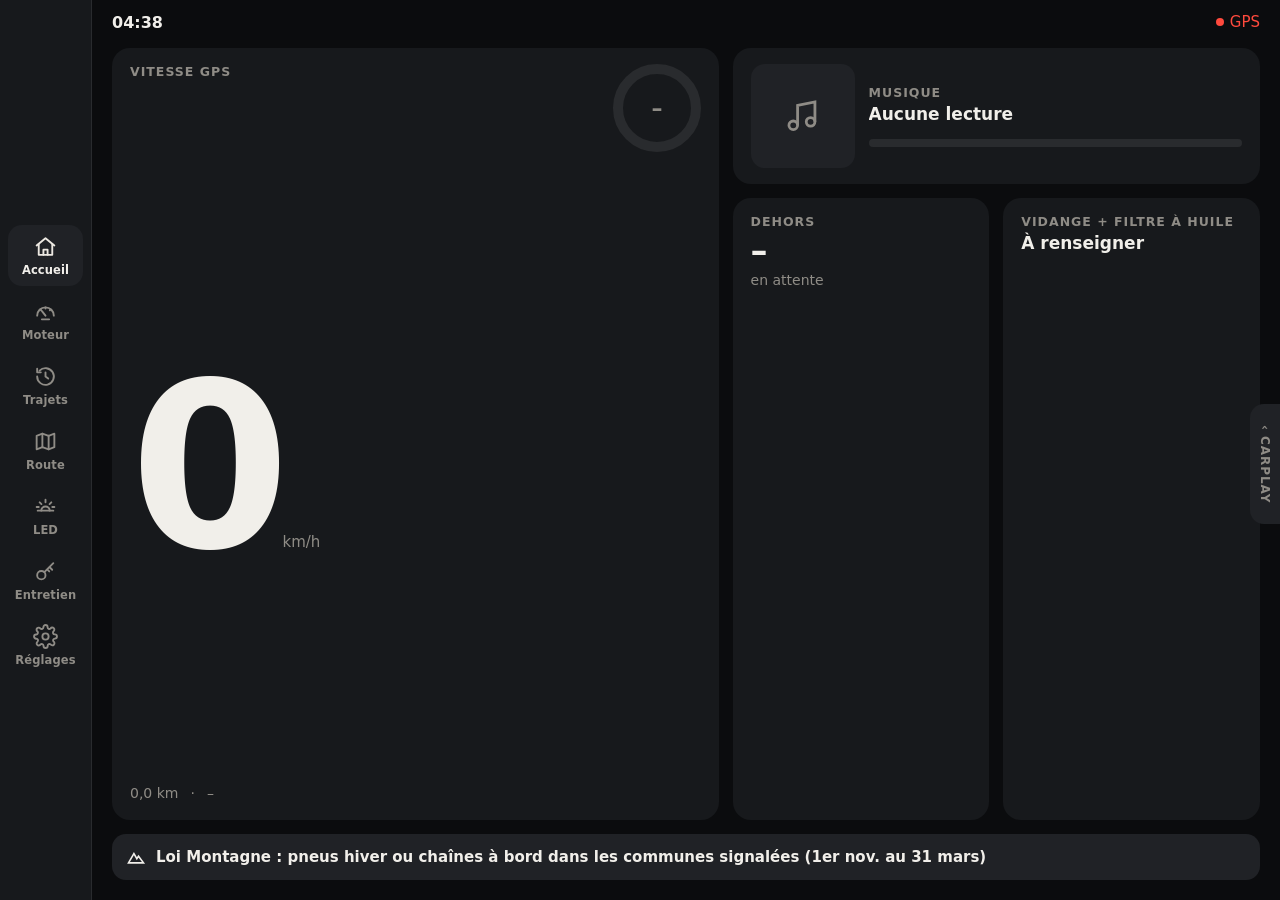
==== app/web/index.html @ d9b4aec4 "Add the Dash 955 Android app and web version, Ronaldo theme The site's download button now serves a " ====
<!doctype html>
<html lang="fr">
<head>
<meta charset="utf-8">
<meta name="viewport" content="width=device-width, initial-scale=1, viewport-fit=cover, user-scalable=no">
<meta name="theme-color" content="#0b0c0e">
<meta name="apple-mobile-web-app-capable" content="yes">
<meta name="mobile-web-app-capable" content="yes">
<meta name="apple-mobile-web-app-status-bar-style" content="black-translucent">
<meta name="apple-mobile-web-app-title" content="Dash 955">
<title>Dash 955</title>
<link rel="manifest" href="manifest.webmanifest">
<link rel="icon" href="img/icon-192.png">
<link rel="apple-touch-icon" href="img/icon-192.png">
<link rel="stylesheet" href="app.css">
</head>
<body>
<div class="app" id="app">
  <nav class="dock" id="dock" aria-label="Navigation"></nav>
  <div class="main">
    <header class="status" id="status"></header>
    <main class="view" id="view" tabindex="-1"></main>
  </div>
</div>
<div class="sheet" id="sheet" hidden>
  <div class="sheet__scrim" data-close></div>
  <section class="sheet__card" role="dialog" aria-modal="true" aria-labelledby="sheet-title">
    <header class="sheet__head"><h2 id="sheet-title"></h2><button class="icon-btn" data-close aria-label="Fermer">✕</button></header>
    <div class="sheet__body" id="sheet-body"></div>
  </section>
</div>
<div class="toast" id="toast" role="status" aria-live="polite"></div>
<script src="app.js"></script>
</body>
</html>
---- app/web/app.css ----
/* Dash 955 · interface de l'appli (autoradio, boîtier CarPlay Android, téléphone) */
:root {
  --bg: #0b0c0e; --fg: #f1efea; --soft: #8f8c86; --card: #17191c; --card2: #202226;
  --acc: #ece8e1; --acc-ink: #0b0c0e; --line: rgba(255,255,255,0.08);
  --ok: #3ccf6e; --warn: #ffb347; --bad: #ff4a3d; --cold: #6cb8ff; --cr: #e4002b; --crg: #00843d;
  --dock: 92px; --st: 44px; --r: 18px;
  --font: Inter, Roboto, "Segoe UI", system-ui, -apple-system, sans-serif;
  color-scheme: dark;
}
* { box-sizing: border-box; }
html, body { margin: 0; height: 100%; background: var(--bg); color: var(--fg); font-family: var(--font); overflow: hidden;
  -webkit-tap-highlight-color: transparent; -webkit-user-select: none; user-select: none; font-variant-numeric: tabular-nums; }
button, input, select { font: inherit; color: inherit; }
button { cursor: pointer; }
:focus-visible { outline: 2px solid var(--acc); outline-offset: 2px; }
svg { display: block; }
[hidden] { display: none !important; }

.app { display: grid; grid-template-columns: var(--dock) minmax(0, 1fr); height: 100vh; height: 100dvh; transition: background-color .3s; }
.main { display: flex; flex-direction: column; min-width: 0; min-height: 0; }

/* dock */
.dock { display: flex; flex-direction: column; justify-content: center; gap: 4px; padding: 10px 8px;
  background: var(--card); border-right: 1px solid var(--line); }
.dock button { display: flex; flex-direction: column; align-items: center; gap: 4px; border: 0; background: transparent;
  color: var(--soft); padding: 9px 2px; border-radius: 14px; font-size: 11.5px; font-weight: 600; letter-spacing: .01em;
  transition: background-color .15s, color .15s; }
.dock button svg { width: 25px; height: 25px; fill: none; stroke: currentColor; stroke-width: 1.8; stroke-linecap: round; stroke-linejoin: round; }
.dock button[aria-current="page"] { background: var(--card2); color: var(--fg); }
.dock button[aria-current="page"] svg { stroke: var(--acc); }

/* status bar */
.status { height: var(--st); flex: none; display: flex; align-items: center; justify-content: space-between; padding: 0 20px;
  font-size: 15px; color: var(--soft); font-weight: 500; }
.status b { color: var(--fg); font-weight: 650; font-size: 16px; }
.status .grp { display: flex; align-items: center; gap: 14px; }
.ind { display: inline-flex; align-items: center; gap: 6px; }
.ind i { width: 8px; height: 8px; border-radius: 50%; background: var(--line); display: inline-block; }
.ind.on i { background: var(--ok); }
.ind.wait i { background: var(--warn); }
.ind.bad i { background: var(--bad); }
.demo-badge { border: 1px solid var(--line); border-radius: 99px; padding: 2px 9px; font-size: 12px; letter-spacing: .06em; color: var(--warn); }

.view { flex: 1; min-height: 0; overflow-y: auto; overflow-x: hidden; padding: 4px 20px 20px; -webkit-overflow-scrolling: touch; }
.view:focus { outline: none; }

/* shared blocks */
.card { background: var(--card); border-radius: var(--r); padding: 16px 18px; position: relative; min-width: 0; }
.card h3 { margin: 0 0 10px; font-size: 13px; letter-spacing: .08em; text-transform: uppercase; color: var(--soft); font-weight: 700; }
.k { font-size: 12.5px; letter-spacing: .08em; text-transform: uppercase; color: var(--soft); font-weight: 700; }
.s { font-size: 14px; color: var(--soft); line-height: 1.4; }
.t { font-size: 17px; font-weight: 650; line-height: 1.25; }
.n { font-size: 34px; font-weight: 650; letter-spacing: -0.03em; line-height: 1; }
.u { font-size: 15px; color: var(--soft); font-weight: 500; letter-spacing: 0; }
.acc { color: var(--acc); }
.bad { color: var(--bad) !important; }
.warn { color: var(--warn); }
.cold { color: var(--cold); }
.row { display: flex; align-items: center; gap: 12px; }
.col { display: flex; flex-direction: column; gap: 8px; }
.between { justify-content: space-between; }
.fill { flex: 1; min-width: 0; }
.ell { overflow: hidden; text-overflow: ellipsis; white-space: nowrap; }
.grid { display: grid; gap: 14px; }
.page-title { margin: 6px 0 14px; font-size: 26px; font-weight: 700; letter-spacing: -0.02em; }
.hint { font-size: 14px; color: var(--soft); line-height: 1.45; margin: 0; }

.btn { display: inline-flex; align-items: center; justify-content: center; gap: 8px; min-height: 48px; padding: 0 18px; border-radius: 14px;
  border: 0; background: var(--card2); color: var(--fg); font-weight: 650; font-size: 15.5px; white-space: nowrap; }
.btn.primary { background: var(--acc); color: var(--acc-ink); }
.btn.danger { background: rgba(255,74,61,.14); color: var(--bad); }
.btn.small { min-height: 38px; padding: 0 13px; font-size: 14px; border-radius: 11px; }
.btn:active { transform: scale(.98); }
.btn[disabled] { opacity: .45; }
.btns { display: flex; flex-wrap: wrap; gap: 10px; }
.icon-btn { width: 44px; height: 44px; border-radius: 50%; border: 0; background: var(--card2); display: grid; place-items: center; font-size: 18px; flex: none; }
.icon-btn svg { width: 22px; height: 22px; fill: none; stroke: currentColor; stroke-width: 2; stroke-linecap: round; stroke-linejoin: round; }
.pill { display: inline-flex; align-items: center; height: 26px; padding: 0 10px; border-radius: 99px; font-size: 12.5px; font-weight: 700; background: var(--card2); color: var(--soft); }
.pill.on { background: var(--acc); color: var(--acc-ink); }
.pill.ok { background: rgba(60,207,110,.16); color: var(--ok); }
.pill.bad { background: rgba(255,74,61,.16); color: var(--bad); }
.pill.warn { background: rgba(255,179,71,.16); color: var(--warn); }

.list { display: flex; flex-direction: column; }
.li { display: flex; align-items: center; gap: 14px; padding: 12px 0; border-bottom: 1px solid var(--line); min-height: 56px; }
.li:last-child { border-bottom: 0; }
button.li { width: 100%; text-align: left; border: 0; border-bottom: 1px solid var(--line); background: transparent; }
.ic { width: 42px; height: 42px; border-radius: 12px; background: var(--card2); display: grid; place-items: center; flex: none; color: var(--fg); }
.ic svg { width: 21px; height: 21px; fill: none; stroke: currentColor; stroke-width: 1.8; stroke-linecap: round; stroke-linejoin: round; }
.ic.hot { background: var(--acc); color: var(--acc-ink); }
.ic.badbg { background: rgba(255,74,61,.18); color: var(--bad); }

.bar-t { height: 8px; border-radius: 99px; background: var(--line); overflow: hidden; }
.bar-t i { display: block; height: 100%; background: var(--acc); border-radius: inherit; transform-origin: 0 50%; transform: scaleX(0); transition: transform .2s linear; }

.field { display: grid; gap: 6px; }
.field label { font-size: 13.5px; color: var(--soft); font-weight: 600; }
.input, select.input { width: 100%; min-height: 50px; padding: 0 14px; border-radius: 13px; border: 1px solid var(--line); background: var(--card2); color: var(--fg); font-size: 16px; -webkit-user-select: text; user-select: text; }
select.input { appearance: none; -webkit-appearance: none; background-image: linear-gradient(45deg, transparent 50%, var(--soft) 50%), linear-gradient(135deg, var(--soft) 50%, transparent 50%); background-position: calc(100% - 20px) 21px, calc(100% - 14px) 21px; background-size: 6px 6px; background-repeat: no-repeat; padding-right: 36px; }
textarea.input { min-height: 120px; padding: 12px 14px; font-family: ui-monospace, monospace; font-size: 13px; }
.switch { position: relative; width: 54px; height: 32px; flex: none; }
.switch input { position: absolute; inset: 0; opacity: 0; margin: 0; cursor: pointer; }
.switch span { position: absolute; inset: 0; border-radius: 99px; background: var(--card2); border: 1px solid var(--line); transition: background-color .15s; pointer-events: none; }
.switch span::after { content: ""; position: absolute; left: 3px; top: 3px; width: 24px; height: 24px; border-radius: 50%; background: var(--soft); transition: transform .18s, background-color .15s; }
.switch input:checked + span { background: var(--acc); }
.switch input:checked + span::after { transform: translateX(22px); background: var(--acc-ink); }
input[type=range] { width: 100%; accent-color: var(--acc); height: 32px; }

/* speed limit sign, cover, gauges */
.sign { width: 88px; aspect-ratio: 1; border-radius: 50%; background: #fff; border: 10px solid #d8261d; color: #121212; display: grid; place-items: center;
  font-weight: 800; font-size: 32px; letter-spacing: -0.04em; flex: none; }
.sign.none { background: transparent; border-color: var(--line); color: var(--soft); font-size: 22px; }
.cover { aspect-ratio: 1; border-radius: 14px; flex: none; background: var(--card2) center/cover no-repeat; display: grid; place-items: center; color: var(--soft); }
.cover svg { width: 40%; height: 40%; fill: none; stroke: currentColor; stroke-width: 1.6; }
.big { font-weight: 650; letter-spacing: -0.055em; line-height: .86; font-size: clamp(72px, min(27vh, 21vw), 230px); }
.over { color: var(--bad); }
.gauge { position: relative; width: 100%; max-width: 260px; aspect-ratio: 1; margin: 0 auto; }
.gauge svg { width: 100%; height: 100%; overflow: visible; }
.gauge .trk { fill: none; stroke: var(--line); stroke-width: 6; stroke-linecap: round; }
.gauge .val { fill: none; stroke: var(--acc); stroke-width: 6; stroke-linecap: round; transition: stroke-dasharray .15s linear; }
.gauge .tick { stroke: var(--soft); stroke-width: 1.2; }
.gauge .ndl { stroke: var(--acc); stroke-width: 2.6; stroke-linecap: round; }
.gauge .mid { position: absolute; inset: 0; display: grid; place-content: center; text-align: center; gap: 4px; }

/* ---------- home ---------- */
.home { height: 100%; display: grid; gap: 14px; position: relative; }
.home .speedcard { display: flex; flex-direction: column; justify-content: space-between; min-height: 0; overflow: hidden; }
.home .alert-line { display: flex; align-items: center; gap: 10px; padding: 11px 14px; border-radius: 14px; background: var(--card2); font-size: 15px; font-weight: 600; min-height: 46px; }
.home .alert-line.hot { background: var(--acc); color: var(--acc-ink); }
.home .alert-line svg { width: 20px; height: 20px; fill: none; stroke: currentColor; stroke-width: 1.9; flex: none; }
.music { display: flex; align-items: center; gap: 14px; min-width: 0; }
.music .cover { width: 92px; }
.music .ctrls { display: flex; gap: 8px; margin-top: 8px; }
.carplay-tab { position: absolute; right: -20px; top: 50%; translate: 0 -50%; width: 30px; height: 120px; border-radius: 14px 0 0 14px; border: 0;
  background: var(--card2); color: var(--soft); display: grid; place-items: center; writing-mode: vertical-rl; font-size: 12px; font-weight: 700; letter-spacing: .08em; }

.home-digital { grid-template-columns: 1.15fr 1fr; grid-template-rows: minmax(0, 1fr) auto; }
.home-digital .speedcard { grid-row: span 1; }
.home-digital .side { display: grid; grid-template-rows: auto 1fr; gap: 14px; min-height: 0; }
.home-digital .infos { display: grid; grid-template-columns: 1fr 1fr; gap: 14px; }
.home-digital .alert-line { grid-column: 1 / -1; }

.home-analog { grid-template-columns: 1fr 1.3fr 1fr; grid-template-rows: minmax(0, 1fr) auto; align-items: center; }
.home-analog .gauge { max-width: min(46vh, 100%); }
.home-analog .alert-line { grid-column: 1 / -1; }

.home-cards { grid-template-columns: repeat(3, minmax(0, 1fr)); grid-template-rows: minmax(0, 1fr) minmax(0, 1fr) auto; }
.home-cards .wide { grid-column: span 2; }
.home-cards .alert-line { grid-column: 1 / -1; }
.home-cards .big { font-size: clamp(60px, min(18vh, 14vw), 150px); }

.home-min { grid-template-rows: minmax(0, 1fr) auto; place-items: center; text-align: center; }
.home-min .big { font-size: clamp(90px, min(38vh, 30vw), 300px); }
.home-min .alert-line { width: 100%; }

.home-cr7 { grid-template-rows: minmax(0, 1fr) auto auto; }
.cr7 { position: relative; display: grid; place-items: center; overflow: hidden; border-radius: var(--r); background: var(--card); }
.cr7::before { content: "7"; position: absolute; font-weight: 800; font-size: min(78vh, 60vw); line-height: .8; color: transparent;
  -webkit-text-stroke: 2px rgba(255,255,255,.07); right: 4%; bottom: -8%; }
.cr7 .tag { position: absolute; left: 18px; top: 14px; font-weight: 800; letter-spacing: .12em; font-size: 14px; }
.cr7 .tag b { color: var(--cr); }
.cr7 .stripe { position: absolute; left: 0; right: 0; bottom: 0; height: 5px; background: linear-gradient(90deg, var(--crg) 0 40%, var(--cr) 40% 100%); }
.cr7 .big { font-size: clamp(90px, min(36vh, 28vw), 280px); position: relative; }
.home-cr7 .strip3 { display: grid; grid-template-columns: auto 1fr auto; gap: 14px; align-items: center; }

/* ---------- OBD ---------- */
.conn { display: flex; align-items: center; gap: 16px; flex-wrap: wrap; }
.conn .state { font-size: 19px; font-weight: 700; }
.mods { display: grid; grid-template-columns: repeat(auto-fill, minmax(290px, 1fr)); gap: 14px; margin-top: 14px; }
.mod { display: flex; flex-direction: column; gap: 10px; min-height: 190px; }
.mod .head { display: flex; align-items: center; gap: 10px; }
.mod .head .ic { width: 34px; height: 34px; border-radius: 50%; background: var(--acc); color: var(--acc-ink); }
.mod .head .ic svg { width: 17px; height: 17px; }
.mod .head h3 { margin: 0; font-size: 15px; letter-spacing: -0.01em; text-transform: none; color: var(--fg); font-weight: 650; line-height: 1.25; }
.segs { display: grid; grid-template-columns: repeat(16, 1fr); gap: 4px; height: 46px; }
.segs i { border-radius: 5px; background: var(--line); transition: background-color 80ms linear; }
.segs i.on { background: var(--acc); }
.segs i.on.hi { background: var(--bad); }
.tri { display: grid; grid-template-columns: repeat(3, 1fr); gap: 8px; }
.tri .gauge .n { font-size: 22px; }
.tri .gauge .u { font-size: 11.5px; }
.gball { width: 130px; aspect-ratio: 1; border-radius: 50%; position: relative; flex: none; border: 1px solid var(--line);
  background: radial-gradient(circle, transparent 32%, var(--line) 32.5%, transparent 33.5%, transparent 65%, var(--line) 65.5%, transparent 66.5%); }
.gball::before, .gball::after { content: ""; position: absolute; background: var(--line); }
.gball::before { left: 50%; top: 0; bottom: 0; width: 1px; }
.gball::after { top: 50%; left: 0; right: 0; height: 1px; }
.gball i { position: absolute; left: 50%; top: 50%; width: 12px; height: 12px; border-radius: 50%; background: var(--acc); translate: -50% -50%; transition: left .12s linear, top .12s linear; }
.codes { display: flex; flex-wrap: wrap; gap: 6px; }
.codes span { font-family: ui-monospace, monospace; font-weight: 700; background: rgba(255,74,61,.14); color: var(--bad); padding: 4px 8px; border-radius: 8px; font-size: 14px; }
.na { font-size: 13.5px; color: var(--soft); line-height: 1.45; border-top: 1px solid var(--line); padding-top: 10px; margin-top: auto; }

/* ---------- trips ---------- */
.trips-wrap { display: grid; grid-template-columns: minmax(260px, 1fr) minmax(0, 1.5fr); gap: 14px; min-height: 100%; }
.plane { position: relative; perspective: 900px; overflow: hidden; border-radius: var(--r); background: var(--card2); aspect-ratio: 4 / 3; }
.plane svg { position: absolute; left: 8%; top: 0; width: 84%; height: 100%; transform: rotateX(56deg) rotateZ(-22deg); transform-origin: 50% 58%; overflow: visible; }
.plane .grid line { stroke: var(--line); stroke-width: .6; }
.plane .seg { fill: none; stroke-width: 3.4; stroke-linecap: round; stroke-linejoin: round; }
.plane .shadow { fill: none; stroke: rgba(0,0,0,.5); stroke-width: 6; stroke-linecap: round; stroke-linejoin: round; transform: translate(2px, 6px); }
.legend { display: flex; gap: 14px; flex-wrap: wrap; }
.legend span { display: inline-flex; align-items: center; gap: 6px; font-size: 13px; color: var(--soft); }
.legend i { width: 18px; height: 4px; border-radius: 2px; display: inline-block; }
.stats { display: grid; grid-template-columns: repeat(auto-fill, minmax(120px, 1fr)); gap: 12px; }
.stats .n { font-size: 26px; }

/* ---------- route ---------- */
.route { display: grid; grid-template-columns: minmax(0, 1fr) minmax(0, 1.2fr); gap: 14px; }
.limit-big { display: flex; align-items: center; justify-content: center; gap: 28px; padding: 22px; }
.limit-big .sign { width: 150px; border-width: 17px; font-size: 56px; }
.limit-big .sign.none { font-size: 34px; }
.limit-big .big { font-size: clamp(70px, 18vh, 150px); }

/* ---------- LED ---------- */
.ledstrip { height: 16px; border-radius: 99px; background: var(--ledc, #fff); opacity: var(--ledi, .8); box-shadow: 0 8px 26px -6px var(--ledc, #fff); transition: background-color .15s, opacity .12s; }
.swatches { display: flex; flex-wrap: wrap; gap: 10px; }
.swatches button { width: 46px; height: 46px; border-radius: 50%; border: 2px solid transparent; background: var(--c); }
.swatches button[aria-pressed="true"] { border-color: var(--fg); box-shadow: 0 0 0 3px var(--bg) inset; }
.modes { display: grid; grid-template-columns: repeat(4, 1fr); gap: 8px; }
.modes button { min-height: 56px; border-radius: 14px; border: 0; background: var(--card2); color: var(--soft); font-weight: 700; font-size: 14px; }
.modes button[aria-pressed="true"] { background: var(--acc); color: var(--acc-ink); }

/* ---------- themes picker ---------- */
.themes { display: grid; grid-template-columns: repeat(auto-fill, minmax(118px, 1fr)); gap: 10px; }
.themes button { border: 2px solid transparent; border-radius: 16px; padding: 10px; text-align: left; background: var(--tb); color: var(--tf); min-height: 84px;
  display: flex; flex-direction: column; justify-content: space-between; font-weight: 700; font-size: 14px; }
.themes button i { display: block; width: 34px; height: 6px; border-radius: 3px; background: var(--ta); }
.themes button[aria-pressed="true"] { border-color: var(--acc); }

/* ---------- sheet + toast ---------- */
.sheet { position: fixed; inset: 0; z-index: 50; display: grid; place-items: center; }
.sheet__scrim { position: absolute; inset: 0; background: rgba(0,0,0,.6); }
.sheet__card { position: relative; width: min(620px, calc(100vw - 24px)); max-height: calc(100dvh - 24px); display: flex; flex-direction: column;
  background: var(--card); border-radius: 22px; box-shadow: 0 24px 60px -12px rgba(0,0,0,.6); overflow: hidden; }
.sheet__head { display: flex; align-items: center; justify-content: space-between; gap: 12px; padding: 14px 16px 6px 20px; }
.sheet__head h2 { margin: 0; font-size: 20px; letter-spacing: -0.01em; }
.sheet__body { padding: 6px 20px 20px; overflow-y: auto; display: grid; gap: 12px; }
.toast { position: fixed; left: 50%; bottom: 24px; translate: -50% 0; z-index: 60; background: var(--fg); color: var(--bg); font-weight: 650; font-size: 15px;
  padding: 12px 18px; border-radius: 14px; opacity: 0; pointer-events: none; transition: opacity .2s; max-width: calc(100vw - 32px); text-align: center; }
.toast.show { opacity: 1; }

/* ---------- portrait (phone) ---------- */
@media (orientation: portrait) {
  .app { grid-template-columns: minmax(0, 1fr); grid-template-rows: minmax(0, 1fr) auto; }
  .main { order: 1; }
  .dock { order: 2; flex-direction: row; justify-content: space-around; border-right: 0; border-top: 1px solid var(--line);
    padding: 6px 4px max(6px, env(safe-area-inset-bottom)); gap: 0; }
  .dock button { flex: 1; font-size: 10px; padding: 6px 0; gap: 3px; }
  .dock button svg { width: 22px; height: 22px; }
  .status { padding: env(safe-area-inset-top) 16px 0; height: calc(var(--st) + env(safe-area-inset-top)); }
  .view { padding: 4px 14px 16px; }
  .home { grid-template-columns: minmax(0, 1fr) !important; grid-template-rows: none !important; height: auto; min-height: 100%; align-content: start; }
  .home > * { grid-column: auto !important; }
  .home .speedcard { min-height: 36vh; }
  .home-digital .side, .home-digital .infos { grid-template-columns: 1fr 1fr; }
  .home-digital .side { grid-template-columns: 1fr; }
  .home-analog .gauge { max-width: 78vw; }
  .home-cards .big { font-size: 26vw; }
  .home-min { min-height: 100%; }
  .cr7 { min-height: 48vh; }
  .home-cr7 .strip3 { grid-template-columns: auto 1fr; }
  .home-cr7 .strip3 .music { grid-column: 1 / -1; order: 3; }
  .home-cr7 .strip3 > .col { align-items: flex-start !important; }
  .carplay-tab { right: -14px; }
  .trips-wrap, .route { grid-template-columns: minmax(0, 1fr); }
  .mods { grid-template-columns: minmax(0, 1fr); }
  .modes { grid-template-columns: repeat(2, 1fr); }
  .limit-big .sign { width: 120px; border-width: 14px; font-size: 44px; }
}
@media (max-height: 520px) and (orientation: landscape) {
  :root { --st: 36px; --dock: 80px; }
  .dock button { padding: 6px 2px; font-size: 10.5px; }
  .dock button svg { width: 22px; height: 22px; }
  .music .cover { width: 70px; }
  .sign { width: 70px; border-width: 8px; font-size: 26px; }
}
@media (prefers-reduced-motion: reduce) {
  * { transition: none !important; animation: none !important; }
}
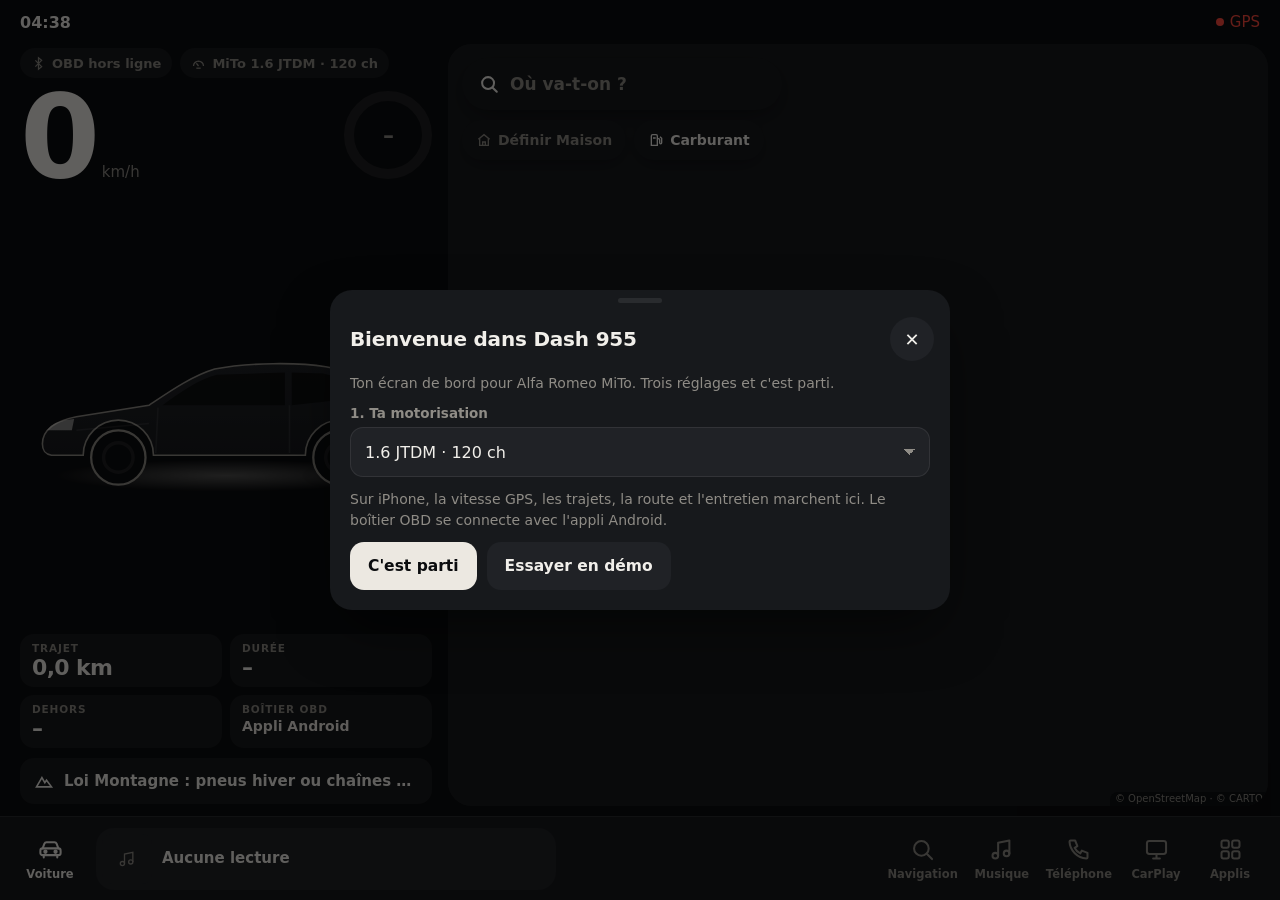
==== commit dd804794: "Dash 955 1.2: dashboard layout, ZLink by default, auto start and reconnect - New layout: the MiTo on" ====
--- a/app/web/index.html
+++ b/app/web/index.html
@@ -12,16 +12,33 @@
 <link rel="manifest" href="manifest.webmanifest">
 <link rel="icon" href="img/icon-192.png">
 <link rel="apple-touch-icon" href="img/icon-192.png">
+<link rel="stylesheet" href="vendor/leaflet/leaflet.css">
 <link rel="stylesheet" href="app.css">
 </head>
 <body>
-<div class="app" id="app">
-  <nav class="dock" id="dock" aria-label="Navigation"></nav>
-  <div class="main">
-    <header class="status" id="status"></header>
+<div class="shell" id="shell">
+  <header class="status" id="status"></header>
+  <section class="carpane" id="carpane" aria-label="Ta MiTo"></section>
+  <section class="mappane" aria-label="Carte">
+    <div id="map"></div>
+    <div class="map-top">
+      <button class="search-pill" data-act="navSearch"><svg viewBox="0 0 24 24" aria-hidden="true"><circle cx="11" cy="11" r="6.5"/><path d="M16 16l4.5 4.5"/></svg><span>Où va-t-on ?</span></button>
+      <div class="quick" id="quick"></div>
+    </div>
+    <button class="fab" id="recenter" data-act="recenter" hidden aria-label="Recentrer la carte"><svg viewBox="0 0 24 24" aria-hidden="true"><circle cx="12" cy="12" r="3.5"/><circle cx="12" cy="12" r="7.5"/><path d="M12 2.5v2M12 19.5v2M2.5 12h2M19.5 12h2"/></svg></button>
+    <div class="dest" id="dest" hidden></div>
+  </section>
+  <nav class="bar" id="bar" aria-label="Menu"></nav>
+</div>
+
+<div class="panel" id="panel" hidden>
+  <section class="panel__card" role="dialog" aria-labelledby="panel-title">
+    <header class="panel__head"><h2 id="panel-title"></h2><button class="icon-btn" data-panel="home" aria-label="Fermer">✕</button></header>
+    <nav class="panel__nav" id="panel-nav"></nav>
     <main class="view" id="view" tabindex="-1"></main>
-  </div>
+  </section>
 </div>
+
 <div class="sheet" id="sheet" hidden>
   <div class="sheet__scrim" data-close></div>
   <section class="sheet__card" role="dialog" aria-modal="true" aria-labelledby="sheet-title">
@@ -30,6 +47,7 @@
   </section>
 </div>
 <div class="toast" id="toast" role="status" aria-live="polite"></div>
+<script src="vendor/leaflet/leaflet.js"></script>
 <script src="app.js"></script>
 </body>
 </html>
--- a/app/web/vendor/leaflet/leaflet.css
+++ b/app/web/vendor/leaflet/leaflet.css
@@ -0,0 +1,661 @@
+/* required styles */
+
+.leaflet-pane,
+.leaflet-tile,
+.leaflet-marker-icon,
+.leaflet-marker-shadow,
+.leaflet-tile-container,
+.leaflet-pane > svg,
+.leaflet-pane > canvas,
+.leaflet-zoom-box,
+.leaflet-image-layer,
+.leaflet-layer {
+	position: absolute;
+	left: 0;
+	top: 0;
+	}
+.leaflet-container {
+	overflow: hidden;
+	}
+.leaflet-tile,
+.leaflet-marker-icon,
+.leaflet-marker-shadow {
+	-webkit-user-select: none;
+	   -moz-user-select: none;
+	        user-select: none;
+	  -webkit-user-drag: none;
+	}
+/* Prevents IE11 from highlighting tiles in blue */
+.leaflet-tile::selection {
+	background: transparent;
+}
+/* Safari renders non-retina tile on retina better with this, but Chrome is worse */
+.leaflet-safari .leaflet-tile {
+	image-rendering: -webkit-optimize-contrast;
+	}
+/* hack that prevents hw layers "stretching" when loading new tiles */
+.leaflet-safari .leaflet-tile-container {
+	width: 1600px;
+	height: 1600px;
+	-webkit-transform-origin: 0 0;
+	}
+.leaflet-marker-icon,
+.leaflet-marker-shadow {
+	display: block;
+	}
+/* .leaflet-container svg: reset svg max-width decleration shipped in Joomla! (joomla.org) 3.x */
+/* .leaflet-container img: map is broken in FF if you have max-width: 100% on tiles */
+.leaflet-container .leaflet-overlay-pane svg {
+	max-width: none !important;
+	max-height: none !important;
+	}
+.leaflet-container .leaflet-marker-pane img,
+.leaflet-container .leaflet-shadow-pane img,
+.leaflet-container .leaflet-tile-pane img,
+.leaflet-container img.leaflet-image-layer,
+.leaflet-container .leaflet-tile {
+	max-width: none !important;
+	max-height: none !important;
+	width: auto;
+	padding: 0;
+	}
+
+.leaflet-container img.leaflet-tile {
+	/* See: https://bugs.chromium.org/p/chromium/issues/detail?id=600120 */
+	mix-blend-mode: plus-lighter;
+}
+
+.leaflet-container.leaflet-touch-zoom {
+	-ms-touch-action: pan-x pan-y;
+	touch-action: pan-x pan-y;
+	}
+.leaflet-container.leaflet-touch-drag {
+	-ms-touch-action: pinch-zoom;
+	/* Fallback for FF which doesn't support pinch-zoom */
+	touch-action: none;
+	touch-action: pinch-zoom;
+}
+.leaflet-container.leaflet-touch-drag.leaflet-touch-zoom {
+	-ms-touch-action: none;
+	touch-action: none;
+}
+.leaflet-container {
+	-webkit-tap-highlight-color: transparent;
+}
+.leaflet-container a {
+	-webkit-tap-highlight-color: rgba(51, 181, 229, 0.4);
+}
+.leaflet-tile {
+	filter: inherit;
+	visibility: hidden;
+	}
+.leaflet-tile-loaded {
+	visibility: inherit;
+	}
+.leaflet-zoom-box {
+	width: 0;
+	height: 0;
+	-moz-box-sizing: border-box;
+	     box-sizing: border-box;
+	z-index: 800;
+	}
+/* workaround for https://bugzilla.mozilla.org/show_bug.cgi?id=888319 */
+.leaflet-overlay-pane svg {
+	-moz-user-select: none;
+	}
+
+.leaflet-pane         { z-index: 400; }
+
+.leaflet-tile-pane    { z-index: 200; }
+.leaflet-overlay-pane { z-index: 400; }
+.leaflet-shadow-pane  { z-index: 500; }
+.leaflet-marker-pane  { z-index: 600; }
+.leaflet-tooltip-pane   { z-index: 650; }
+.leaflet-popup-pane   { z-index: 700; }
+
+.leaflet-map-pane canvas { z-index: 100; }
+.leaflet-map-pane svg    { z-index: 200; }
+
+.leaflet-vml-shape {
+	width: 1px;
+	height: 1px;
+	}
+.lvml {
+	behavior: url(#default#VML);
+	display: inline-block;
+	position: absolute;
+	}
+
+
+/* control positioning */
+
+.leaflet-control {
+	position: relative;
+	z-index: 800;
+	pointer-events: visiblePainted; /* IE 9-10 doesn't have auto */
+	pointer-events: auto;
+	}
+.leaflet-top,
+.leaflet-bottom {
+	position: absolute;
+	z-index: 1000;
+	pointer-events: none;
+	}
+.leaflet-top {
+	top: 0;
+	}
+.leaflet-right {
+	right: 0;
+	}
+.leaflet-bottom {
+	bottom: 0;
+	}
+.leaflet-left {
+	left: 0;
+	}
+.leaflet-control {
+	float: left;
+	clear: both;
+	}
+.leaflet-right .leaflet-control {
+	float: right;
+	}
+.leaflet-top .leaflet-control {
+	margin-top: 10px;
+	}
+.leaflet-bottom .leaflet-control {
+	margin-bottom: 10px;
+	}
+.leaflet-left .leaflet-control {
+	margin-left: 10px;
+	}
+.leaflet-right .leaflet-control {
+	margin-right: 10px;
+	}
+
+
+/* zoom and fade animations */
+
+.leaflet-fade-anim .leaflet-popup {
+	opacity: 0;
+	-webkit-transition: opacity 0.2s linear;
+	   -moz-transition: opacity 0.2s linear;
+	        transition: opacity 0.2s linear;
+	}
+.leaflet-fade-anim .leaflet-map-pane .leaflet-popup {
+	opacity: 1;
+	}
+.leaflet-zoom-animated {
+	-webkit-transform-origin: 0 0;
+	    -ms-transform-origin: 0 0;
+	        transform-origin: 0 0;
+	}
+svg.leaflet-zoom-animated {
+	will-change: transform;
+}
+
+.leaflet-zoom-anim .leaflet-zoom-animated {
+	-webkit-transition: -webkit-transform 0.25s cubic-bezier(0,0,0.25,1);
+	   -moz-transition:    -moz-transform 0.25s cubic-bezier(0,0,0.25,1);
+	        transition:         transform 0.25s cubic-bezier(0,0,0.25,1);
+	}
+.leaflet-zoom-anim .leaflet-tile,
+.leaflet-pan-anim .leaflet-tile {
+	-webkit-transition: none;
+	   -moz-transition: none;
+	        transition: none;
+	}
+
+.leaflet-zoom-anim .leaflet-zoom-hide {
+	visibility: hidden;
+	}
+
+
+/* cursors */
+
+.leaflet-interactive {
+	cursor: pointer;
+	}
+.leaflet-grab {
+	cursor: -webkit-grab;
+	cursor:    -moz-grab;
+	cursor:         grab;
+	}
+.leaflet-crosshair,
+.leaflet-crosshair .leaflet-interactive {
+	cursor: crosshair;
+	}
+.leaflet-popup-pane,
+.leaflet-control {
+	cursor: auto;
+	}
+.leaflet-dragging .leaflet-grab,
+.leaflet-dragging .leaflet-grab .leaflet-interactive,
+.leaflet-dragging .leaflet-marker-draggable {
+	cursor: move;
+	cursor: -webkit-grabbing;
+	cursor:    -moz-grabbing;
+	cursor:         grabbing;
+	}
+
+/* marker & overlays interactivity */
+.leaflet-marker-icon,
+.leaflet-marker-shadow,
+.leaflet-image-layer,
+.leaflet-pane > svg path,
+.leaflet-tile-container {
+	pointer-events: none;
+	}
+
+.leaflet-marker-icon.leaflet-interactive,
+.leaflet-image-layer.leaflet-interactive,
+.leaflet-pane > svg path.leaflet-interactive,
+svg.leaflet-image-layer.leaflet-interactive path {
+	pointer-events: visiblePainted; /* IE 9-10 doesn't have auto */
+	pointer-events: auto;
+	}
+
+/* visual tweaks */
+
+.leaflet-container {
+	background: #ddd;
+	outline-offset: 1px;
+	}
+.leaflet-container a {
+	color: #0078A8;
+	}
+.leaflet-zoom-box {
+	border: 2px dotted #38f;
+	background: rgba(255,255,255,0.5);
+	}
+
+
+/* general typography */
+.leaflet-container {
+	font-family: "Helvetica Neue", Arial, Helvetica, sans-serif;
+	font-size: 12px;
+	font-size: 0.75rem;
+	line-height: 1.5;
+	}
+
+
+/* general toolbar styles */
+
+.leaflet-bar {
+	box-shadow: 0 1px 5px rgba(0,0,0,0.65);
+	border-radius: 4px;
+	}
+.leaflet-bar a {
+	background-color: #fff;
+	border-bottom: 1px solid #ccc;
+	width: 26px;
+	height: 26px;
+	line-height: 26px;
+	display: block;
+	text-align: center;
+	text-decoration: none;
+	color: black;
+	}
+.leaflet-bar a,
+.leaflet-control-layers-toggle {
+	background-position: 50% 50%;
+	background-repeat: no-repeat;
+	display: block;
+	}
+.leaflet-bar a:hover,
+.leaflet-bar a:focus {
+	background-color: #f4f4f4;
+	}
+.leaflet-bar a:first-child {
+	border-top-left-radius: 4px;
+	border-top-right-radius: 4px;
+	}
+.leaflet-bar a:last-child {
+	border-bottom-left-radius: 4px;
+	border-bottom-right-radius: 4px;
+	border-bottom: none;
+	}
+.leaflet-bar a.leaflet-disabled {
+	cursor: default;
+	background-color: #f4f4f4;
+	color: #bbb;
+	}
+
+.leaflet-touch .leaflet-bar a {
+	width: 30px;
+	height: 30px;
+	line-height: 30px;
+	}
+.leaflet-touch .leaflet-bar a:first-child {
+	border-top-left-radius: 2px;
+	border-top-right-radius: 2px;
+	}
+.leaflet-touch .leaflet-bar a:last-child {
+	border-bottom-left-radius: 2px;
+	border-bottom-right-radius: 2px;
+	}
+
+/* zoom control */
+
+.leaflet-control-zoom-in,
+.leaflet-control-zoom-out {
+	font: bold 18px 'Lucida Console', Monaco, monospace;
+	text-indent: 1px;
+	}
+
+.leaflet-touch .leaflet-control-zoom-in, .leaflet-touch .leaflet-control-zoom-out  {
+	font-size: 22px;
+	}
+
+
+/* layers control */
+
+.leaflet-control-layers {
+	box-shadow: 0 1px 5px rgba(0,0,0,0.4);
+	background: #fff;
+	border-radius: 5px;
+	}
+.leaflet-control-layers-toggle {
+	background-image: url(images/layers.png);
+	width: 36px;
+	height: 36px;
+	}
+.leaflet-retina .leaflet-control-layers-toggle {
+	background-image: url(images/layers-2x.png);
+	background-size: 26px 26px;
+	}
+.leaflet-touch .leaflet-control-layers-toggle {
+	width: 44px;
+	height: 44px;
+	}
+.leaflet-control-layers .leaflet-control-layers-list,
+.leaflet-control-layers-expanded .leaflet-control-layers-toggle {
+	display: none;
+	}
+.leaflet-control-layers-expanded .leaflet-control-layers-list {
+	display: block;
+	position: relative;
+	}
+.leaflet-control-layers-expanded {
+	padding: 6px 10px 6px 6px;
+	color: #333;
+	background: #fff;
+	}
+.leaflet-control-layers-scrollbar {
+	overflow-y: scroll;
+	overflow-x: hidden;
+	padding-right: 5px;
+	}
+.leaflet-control-layers-selector {
+	margin-top: 2px;
+	position: relative;
+	top: 1px;
+	}
+.leaflet-control-layers label {
+	display: block;
+	font-size: 13px;
+	font-size: 1.08333em;
+	}
+.leaflet-control-layers-separator {
+	height: 0;
+	border-top: 1px solid #ddd;
+	margin: 5px -10px 5px -6px;
+	}
+
+/* Default icon URLs */
+.leaflet-default-icon-path { /* used only in path-guessing heuristic, see L.Icon.Default */
+	background-image: url(images/marker-icon.png);
+	}
+
+
+/* attribution and scale controls */
+
+.leaflet-container .leaflet-control-attribution {
+	background: #fff;
+	background: rgba(255, 255, 255, 0.8);
+	margin: 0;
+	}
+.leaflet-control-attribution,
+.leaflet-control-scale-line {
+	padding: 0 5px;
+	color: #333;
+	line-height: 1.4;
+	}
+.leaflet-control-attribution a {
+	text-decoration: none;
+	}
+.leaflet-control-attribution a:hover,
+.leaflet-control-attribution a:focus {
+	text-decoration: underline;
+	}
+.leaflet-attribution-flag {
+	display: inline !important;
+	vertical-align: baseline !important;
+	width: 1em;
+	height: 0.6669em;
+	}
+.leaflet-left .leaflet-control-scale {
+	margin-left: 5px;
+	}
+.leaflet-bottom .leaflet-control-scale {
+	margin-bottom: 5px;
+	}
+.leaflet-control-scale-line {
+	border: 2px solid #777;
+	border-top: none;
+	line-height: 1.1;
+	padding: 2px 5px 1px;
+	white-space: nowrap;
+	-moz-box-sizing: border-box;
+	     box-sizing: border-box;
+	background: rgba(255, 255, 255, 0.8);
+	text-shadow: 1px 1px #fff;
+	}
+.leaflet-control-scale-line:not(:first-child) {
+	border-top: 2px solid #777;
+	border-bottom: none;
+	margin-top: -2px;
+	}
+.leaflet-control-scale-line:not(:first-child):not(:last-child) {
+	border-bottom: 2px solid #777;
+	}
+
+.leaflet-touch .leaflet-control-attribution,
+.leaflet-touch .leaflet-control-layers,
+.leaflet-touch .leaflet-bar {
+	box-shadow: none;
+	}
+.leaflet-touch .leaflet-control-layers,
+.leaflet-touch .leaflet-bar {
+	border: 2px solid rgba(0,0,0,0.2);
+	background-clip: padding-box;
+	}
+
+
+/* popup */
+
+.leaflet-popup {
+	position: absolute;
+	text-align: center;
+	margin-bottom: 20px;
+	}
+.leaflet-popup-content-wrapper {
+	padding: 1px;
+	text-align: left;
+	border-radius: 12px;
+	}
+.leaflet-popup-content {
+	margin: 13px 24px 13px 20px;
+	line-height: 1.3;
+	font-size: 13px;
+	font-size: 1.08333em;
+	min-height: 1px;
+	}
+.leaflet-popup-content p {
+	margin: 17px 0;
+	margin: 1.3em 0;
+	}
+.leaflet-popup-tip-container {
+	width: 40px;
+	height: 20px;
+	position: absolute;
+	left: 50%;
+	margin-top: -1px;
+	margin-left: -20px;
+	overflow: hidden;
+	pointer-events: none;
+	}
+.leaflet-popup-tip {
+	width: 17px;
+	height: 17px;
+	padding: 1px;
+
+	margin: -10px auto 0;
+	pointer-events: auto;
+
+	-webkit-transform: rotate(45deg);
+	   -moz-transform: rotate(45deg);
+	    -ms-transform: rotate(45deg);
+	        transform: rotate(45deg);
+	}
+.leaflet-popup-content-wrapper,
+.leaflet-popup-tip {
+	background: white;
+	color: #333;
+	box-shadow: 0 3px 14px rgba(0,0,0,0.4);
+	}
+.leaflet-container a.leaflet-popup-close-button {
+	position: absolute;
+	top: 0;
+	right: 0;
+	border: none;
+	text-align: center;
+	width: 24px;
+	height: 24px;
+	font: 16px/24px Tahoma, Verdana, sans-serif;
+	color: #757575;
+	text-decoration: none;
+	background: transparent;
+	}
+.leaflet-container a.leaflet-popup-close-button:hover,
+.leaflet-container a.leaflet-popup-close-button:focus {
+	color: #585858;
+	}
+.leaflet-popup-scrolled {
+	overflow: auto;
+	}
+
+.leaflet-oldie .leaflet-popup-content-wrapper {
+	-ms-zoom: 1;
+	}
+.leaflet-oldie .leaflet-popup-tip {
+	width: 24px;
+	margin: 0 auto;
+
+	-ms-filter: "progid:DXImageTransform.Microsoft.Matrix(M11=0.70710678, M12=0.70710678, M21=-0.70710678, M22=0.70710678)";
+	filter: progid:DXImageTransform.Microsoft.Matrix(M11=0.70710678, M12=0.70710678, M21=-0.70710678, M22=0.70710678);
+	}
+
+.leaflet-oldie .leaflet-control-zoom,
+.leaflet-oldie .leaflet-control-layers,
+.leaflet-oldie .leaflet-popup-content-wrapper,
+.leaflet-oldie .leaflet-popup-tip {
+	border: 1px solid #999;
+	}
+
+
+/* div icon */
+
+.leaflet-div-icon {
+	background: #fff;
+	border: 1px solid #666;
+	}
+
+
+/* Tooltip */
+/* Base styles for the element that has a tooltip */
+.leaflet-tooltip {
+	position: absolute;
+	padding: 6px;
+	background-color: #fff;
+	border: 1px solid #fff;
+	border-radius: 3px;
+	color: #222;
+	white-space: nowrap;
+	-webkit-user-select: none;
+	-moz-user-select: none;
+	-ms-user-select: none;
+	user-select: none;
+	pointer-events: none;
+	box-shadow: 0 1px 3px rgba(0,0,0,0.4);
+	}
+.leaflet-tooltip.leaflet-interactive {
+	cursor: pointer;
+	pointer-events: auto;
+	}
+.leaflet-tooltip-top:before,
+.leaflet-tooltip-bottom:before,
+.leaflet-tooltip-left:before,
+.leaflet-tooltip-right:before {
+	position: absolute;
+	pointer-events: none;
+	border: 6px solid transparent;
+	background: transparent;
+	content: "";
+	}
+
+/* Directions */
+
+.leaflet-tooltip-bottom {
+	margin-top: 6px;
+}
+.leaflet-tooltip-top {
+	margin-top: -6px;
+}
+.leaflet-tooltip-bottom:before,
+.leaflet-tooltip-top:before {
+	left: 50%;
+	margin-left: -6px;
+	}
+.leaflet-tooltip-top:before {
+	bottom: 0;
+	margin-bottom: -12px;
+	border-top-color: #fff;
+	}
+.leaflet-tooltip-bottom:before {
+	top: 0;
+	margin-top: -12px;
+	margin-left: -6px;
+	border-bottom-color: #fff;
+	}
+.leaflet-tooltip-left {
+	margin-left: -6px;
+}
+.leaflet-tooltip-right {
+	margin-left: 6px;
+}
+.leaflet-tooltip-left:before,
+.leaflet-tooltip-right:before {
+	top: 50%;
+	margin-top: -6px;
+	}
+.leaflet-tooltip-left:before {
+	right: 0;
+	margin-right: -12px;
+	border-left-color: #fff;
+	}
+.leaflet-tooltip-right:before {
+	left: 0;
+	margin-left: -12px;
+	border-right-color: #fff;
+	}
+
+/* Printing */
+
+@media print {
+	/* Prevent printers from removing background-images of controls. */
+	.leaflet-control {
+		-webkit-print-color-adjust: exact;
+		print-color-adjust: exact;
+		}
+	}
--- a/app/web/app.css
+++ b/app/web/app.css
@@ -4,6 +4,7 @@
   --acc: #ece8e1; --acc-ink: #0b0c0e; --line: rgba(255,255,255,0.08);
   --ok: #3ccf6e; --warn: #ffb347; --bad: #ff4a3d; --cold: #6cb8ff; --cr: #e4002b; --crg: #00843d;
   --dock: 92px; --st: 44px; --r: 18px;
+  --out: cubic-bezier(.2, .8, .2, 1); --spring: cubic-bezier(.3, 1.3, .5, 1);
   --font: Inter, Roboto, "Segoe UI", system-ui, -apple-system, sans-serif;
   color-scheme: dark;
 }
@@ -20,13 +21,16 @@
 .main { display: flex; flex-direction: column; min-width: 0; min-height: 0; }
 
 /* dock */
-.dock { display: flex; flex-direction: column; justify-content: center; gap: 4px; padding: 10px 8px;
+.dock { position: relative; display: flex; flex-direction: column; justify-content: center; gap: 4px; padding: 10px 8px;
   background: var(--card); border-right: 1px solid var(--line); }
+.dock__pill { position: absolute; left: 0; top: 0; border-radius: 14px; background: var(--card2); pointer-events: none; z-index: 0;
+  transition: transform .34s var(--spring), width .2s var(--out), height .2s var(--out); }
 .dock button { display: flex; flex-direction: column; align-items: center; gap: 4px; border: 0; background: transparent;
   color: var(--soft); padding: 9px 2px; border-radius: 14px; font-size: 11.5px; font-weight: 600; letter-spacing: .01em;
   transition: background-color .15s, color .15s; }
 .dock button svg { width: 25px; height: 25px; fill: none; stroke: currentColor; stroke-width: 1.8; stroke-linecap: round; stroke-linejoin: round; }
-.dock button[aria-current="page"] { background: var(--card2); color: var(--fg); }
+.dock button { position: relative; z-index: 1; }
+.dock button[aria-current="page"] { color: var(--fg); }
 .dock button[aria-current="page"] svg { stroke: var(--acc); }
 
 /* status bar */
@@ -107,7 +111,7 @@
 input[type=range] { width: 100%; accent-color: var(--acc); height: 32px; }
 
 /* speed limit sign, cover, gauges */
-.sign { width: 88px; aspect-ratio: 1; border-radius: 50%; background: #fff; border: 10px solid #d8261d; color: #121212; display: grid; place-items: center;
+.sign { width: 88px; height: 88px; aspect-ratio: 1; border-radius: 50%; background: #fff; border: 10px solid #d8261d; color: #121212; display: grid; place-items: center;
   font-weight: 800; font-size: 32px; letter-spacing: -0.04em; flex: none; }
 .sign.none { background: transparent; border-color: var(--line); color: var(--soft); font-size: 22px; }
 .cover { aspect-ratio: 1; border-radius: 14px; flex: none; background: var(--card2) center/cover no-repeat; display: grid; place-items: center; color: var(--soft); }
@@ -117,7 +121,7 @@
 .gauge { position: relative; width: 100%; max-width: 260px; aspect-ratio: 1; margin: 0 auto; }
 .gauge svg { width: 100%; height: 100%; overflow: visible; }
 .gauge .trk { fill: none; stroke: var(--line); stroke-width: 6; stroke-linecap: round; }
-.gauge .val { fill: none; stroke: var(--acc); stroke-width: 6; stroke-linecap: round; transition: stroke-dasharray .15s linear; }
+.gauge .val { fill: none; stroke: var(--acc); stroke-width: 6; stroke-linecap: round; }
 .gauge .tick { stroke: var(--soft); stroke-width: 1.2; }
 .gauge .ndl { stroke: var(--acc); stroke-width: 2.6; stroke-linecap: round; }
 .gauge .mid { position: absolute; inset: 0; display: grid; place-content: center; text-align: center; gap: 4px; }
@@ -131,7 +135,7 @@
 .music { display: flex; align-items: center; gap: 14px; min-width: 0; }
 .music .cover { width: 92px; }
 .music .ctrls { display: flex; gap: 8px; margin-top: 8px; }
-.carplay-tab { position: absolute; right: -20px; top: 50%; translate: 0 -50%; width: 30px; height: 120px; border-radius: 14px 0 0 14px; border: 0;
+.carplay-tab { position: absolute; right: -20px; top: 50%; margin-top: -60px; width: 30px; height: 120px; border-radius: 14px 0 0 14px; border: 0;
   background: var(--card2); color: var(--soft); display: grid; place-items: center; writing-mode: vertical-rl; font-size: 12px; font-weight: 700; letter-spacing: .08em; }
 
 .home-digital { grid-template-columns: 1.15fr 1fr; grid-template-rows: minmax(0, 1fr) auto; }
@@ -154,13 +158,16 @@
 .home-min .alert-line { width: 100%; }
 
 .home-cr7 { grid-template-rows: minmax(0, 1fr) auto auto; }
-.cr7 { position: relative; display: grid; place-items: center; overflow: hidden; border-radius: var(--r); background: var(--card); }
+.home-cr7 .music .ctrls { margin-top: 4px; }
+.home-cr7 .music .cover { width: 72px !important; height: 72px; }
+.cr7 { position: relative; display: grid; place-items: center; overflow: hidden; border-radius: var(--r); background: var(--card); min-height: 0; container-type: size; }
 .cr7::before { content: "7"; position: absolute; font-weight: 800; font-size: min(78vh, 60vw); line-height: .8; color: transparent;
   -webkit-text-stroke: 2px rgba(255,255,255,.07); right: 4%; bottom: -8%; }
-.cr7 .tag { position: absolute; left: 18px; top: 14px; font-weight: 800; letter-spacing: .12em; font-size: 14px; }
+.cr7 .tag { position: absolute; left: 18px; top: 14px; z-index: 1; font-weight: 800; letter-spacing: .12em; font-size: 14px; }
 .cr7 .tag b { color: var(--cr); }
 .cr7 .stripe { position: absolute; left: 0; right: 0; bottom: 0; height: 5px; background: linear-gradient(90deg, var(--crg) 0 40%, var(--cr) 40% 100%); }
-.cr7 .big { font-size: clamp(90px, min(36vh, 28vw), 280px); position: relative; }
+.cr7 .big { font-size: clamp(64px, min(26vh, 24vw), 220px); font-size: min(64cqh, 34cqw); position: relative; }
+.cr7::before { font-size: min(78vh, 60vw); font-size: 120cqh; }
 .home-cr7 .strip3 { display: grid; grid-template-columns: auto 1fr auto; gap: 14px; align-items: center; }
 
 /* ---------- OBD ---------- */
@@ -179,19 +186,19 @@
 .tri { display: grid; grid-template-columns: repeat(3, 1fr); gap: 8px; }
 .tri .gauge .n { font-size: 22px; }
 .tri .gauge .u { font-size: 11.5px; }
-.gball { width: 130px; aspect-ratio: 1; border-radius: 50%; position: relative; flex: none; border: 1px solid var(--line);
+.gball { width: 130px; height: 130px; aspect-ratio: 1; border-radius: 50%; position: relative; flex: none; border: 1px solid var(--line);
   background: radial-gradient(circle, transparent 32%, var(--line) 32.5%, transparent 33.5%, transparent 65%, var(--line) 65.5%, transparent 66.5%); }
 .gball::before, .gball::after { content: ""; position: absolute; background: var(--line); }
 .gball::before { left: 50%; top: 0; bottom: 0; width: 1px; }
 .gball::after { top: 50%; left: 0; right: 0; height: 1px; }
-.gball i { position: absolute; left: 50%; top: 50%; width: 12px; height: 12px; border-radius: 50%; background: var(--acc); translate: -50% -50%; transition: left .12s linear, top .12s linear; }
+.gball i { position: absolute; left: 50%; top: 50%; width: 14px; height: 14px; margin: -7px 0 0 -7px; border-radius: 50%; background: var(--acc); will-change: transform; }
 .codes { display: flex; flex-wrap: wrap; gap: 6px; }
 .codes span { font-family: ui-monospace, monospace; font-weight: 700; background: rgba(255,74,61,.14); color: var(--bad); padding: 4px 8px; border-radius: 8px; font-size: 14px; }
 .na { font-size: 13.5px; color: var(--soft); line-height: 1.45; border-top: 1px solid var(--line); padding-top: 10px; margin-top: auto; }
 
 /* ---------- trips ---------- */
 .trips-wrap { display: grid; grid-template-columns: minmax(260px, 1fr) minmax(0, 1.5fr); gap: 14px; min-height: 100%; }
-.plane { position: relative; perspective: 900px; overflow: hidden; border-radius: var(--r); background: var(--card2); aspect-ratio: 4 / 3; }
+.plane { position: relative; perspective: 900px; overflow: hidden; border-radius: var(--r); background: var(--card2); aspect-ratio: 4 / 3; min-height: 220px; }
 .plane svg { position: absolute; left: 8%; top: 0; width: 84%; height: 100%; transform: rotateX(56deg) rotateZ(-22deg); transform-origin: 50% 58%; overflow: visible; }
 .plane .grid line { stroke: var(--line); stroke-width: .6; }
 .plane .seg { fill: none; stroke-width: 3.4; stroke-linecap: round; stroke-linejoin: round; }
@@ -205,7 +212,7 @@
 /* ---------- route ---------- */
 .route { display: grid; grid-template-columns: minmax(0, 1fr) minmax(0, 1.2fr); gap: 14px; }
 .limit-big { display: flex; align-items: center; justify-content: center; gap: 28px; padding: 22px; }
-.limit-big .sign { width: 150px; border-width: 17px; font-size: 56px; }
+.limit-big .sign { width: 150px; height: 150px; border-width: 17px; font-size: 56px; }
 .limit-big .sign.none { font-size: 34px; }
 .limit-big .big { font-size: clamp(70px, 18vh, 150px); }
 
@@ -227,15 +234,20 @@
 
 /* ---------- sheet + toast ---------- */
 .sheet { position: fixed; inset: 0; z-index: 50; display: grid; place-items: center; }
-.sheet__scrim { position: absolute; inset: 0; background: rgba(0,0,0,.6); }
+.sheet__scrim { position: absolute; inset: 0; background: rgba(0,0,0,.6); opacity: 0; transition: opacity .22s var(--out); }
+.sheet.open .sheet__scrim { opacity: 1; }
 .sheet__card { position: relative; width: min(620px, calc(100vw - 24px)); max-height: calc(100dvh - 24px); display: flex; flex-direction: column;
-  background: var(--card); border-radius: 22px; box-shadow: 0 24px 60px -12px rgba(0,0,0,.6); overflow: hidden; }
+  background: var(--card); border-radius: 22px; box-shadow: 0 24px 60px -12px rgba(0,0,0,.6); overflow: hidden;
+  opacity: 0; transform: translate3d(0, 28px, 0) scale(.98); transition: transform .3s var(--spring), opacity .2s var(--out); will-change: transform; }
+.sheet.open .sheet__card { opacity: 1; transform: none; }
+.sheet__card::before { content: ""; display: block; width: 44px; height: 5px; border-radius: 3px; background: var(--line); margin: 8px auto 0; }
 .sheet__head { display: flex; align-items: center; justify-content: space-between; gap: 12px; padding: 14px 16px 6px 20px; }
 .sheet__head h2 { margin: 0; font-size: 20px; letter-spacing: -0.01em; }
 .sheet__body { padding: 6px 20px 20px; overflow-y: auto; display: grid; gap: 12px; }
-.toast { position: fixed; left: 50%; bottom: 24px; translate: -50% 0; z-index: 60; background: var(--fg); color: var(--bg); font-weight: 650; font-size: 15px;
-  padding: 12px 18px; border-radius: 14px; opacity: 0; pointer-events: none; transition: opacity .2s; max-width: calc(100vw - 32px); text-align: center; }
-.toast.show { opacity: 1; }
+.toast { position: fixed; left: 50%; bottom: 24px; z-index: 60; background: var(--fg); color: var(--bg); font-weight: 650; font-size: 15px;
+  padding: 12px 18px; border-radius: 14px; opacity: 0; pointer-events: none; max-width: calc(100vw - 32px); text-align: center;
+  transform: translate3d(-50%, 14px, 0) scale(.96); transition: opacity .2s var(--out), transform .3s var(--spring); box-shadow: 0 12px 30px -8px rgba(0,0,0,.5); }
+.toast.show { opacity: 1; transform: translate3d(-50%, 0, 0); }
 
 /* ---------- portrait (phone) ---------- */
 @media (orientation: portrait) {
@@ -263,15 +275,277 @@
   .trips-wrap, .route { grid-template-columns: minmax(0, 1fr); }
   .mods { grid-template-columns: minmax(0, 1fr); }
   .modes { grid-template-columns: repeat(2, 1fr); }
-  .limit-big .sign { width: 120px; border-width: 14px; font-size: 44px; }
+  .limit-big .sign { width: 120px; height: 120px; border-width: 14px; font-size: 44px; }
+  .sheet { place-items: end center; }
+  .sheet__card { width: 100%; max-height: 90dvh; border-radius: 24px 24px 0 0; transform: translate3d(0, 100%, 0); opacity: 1;
+    padding-bottom: env(safe-area-inset-bottom); }
+  .toast { bottom: calc(84px + env(safe-area-inset-bottom)); }
 }
 @media (max-height: 520px) and (orientation: landscape) {
   :root { --st: 36px; --dock: 80px; }
   .dock button { padding: 6px 2px; font-size: 10.5px; }
   .dock button svg { width: 22px; height: 22px; }
   .music .cover { width: 70px; }
-  .sign { width: 70px; border-width: 8px; font-size: 26px; }
+  .sign { width: 70px; height: 70px; border-width: 8px; font-size: 26px; }
 }
 @media (prefers-reduced-motion: reduce) {
   * { transition: none !important; animation: none !important; }
 }
+
+/* ---------- mouvement ---------- */
+.page { height: 100%; }
+.page.enter-next, .page.enter-prev { animation: page-in .32s var(--out) both; }
+.page.enter-next { --dx: 28px; }
+.page.enter-prev { --dx: -28px; }
+@keyframes page-in { from { opacity: 0; transform: translate3d(var(--dx), 0, 0); } }
+.page.enter-next .mods > *, .page.enter-prev .mods > *,
+.page.enter-next .grid > *, .page.enter-prev .grid > * { animation: card-in .42s var(--out) both; }
+.mods > :nth-child(2), .grid > :nth-child(2) { animation-delay: 30ms !important; }
+.mods > :nth-child(3), .grid > :nth-child(3) { animation-delay: 60ms !important; }
+.mods > :nth-child(4), .grid > :nth-child(4) { animation-delay: 90ms !important; }
+.mods > :nth-child(5), .grid > :nth-child(5) { animation-delay: 120ms !important; }
+.mods > :nth-child(n+6), .grid > :nth-child(n+6) { animation-delay: 150ms !important; }
+@keyframes card-in { from { opacity: 0; transform: translate3d(0, 14px, 0); } }
+
+.btn, .icon-btn, .li, .dock button, .themes button, .modes button, .swatches button, .carplay-tab, .pill {
+  transition: transform .14s var(--out), background-color .18s, color .18s, border-color .18s; }
+.btn:active, .icon-btn:active, .dock button:active, .modes button:active, .carplay-tab:active { transform: scale(.95); }
+button.li:active { transform: scale(.985); background: var(--card2); }
+.themes button:active, .swatches button:active { transform: scale(.93); }
+.switch span::after { transition: transform .26s var(--spring), background-color .15s; }
+.over { animation: over-pulse 1.1s ease-in-out infinite; }
+@keyframes over-pulse { 50% { opacity: .62; } }
+.home .alert-line { animation: card-in .4s var(--out) both; }
+.cover { transition: background-image .3s; }
+
+.log { margin: 0; max-height: 230px; overflow: auto; white-space: pre-wrap; word-break: break-word; background: var(--card2); border-radius: 12px;
+  padding: 10px 12px; font: 12px/1.5 ui-monospace, "Roboto Mono", monospace; color: var(--soft); -webkit-user-select: text; user-select: text; }
+.steps { margin: 0; padding-left: 22px; display: grid; gap: 10px; }
+.steps li { color: var(--soft); line-height: 1.45; font-size: 15px; }
+.steps b { color: var(--fg); }
+
+::view-transition-old(root), ::view-transition-new(root) { animation-duration: .35s; }
+
+@media (prefers-reduced-motion: reduce) {
+  .page.enter-next, .page.enter-prev, .page .mods > *, .page .grid > *, .over, .home .alert-line { animation: none !important; }
+  .sheet__card, .toast, .dock__pill { transition: none !important; }
+}
+
+/* =====================================================================
+   Coque façon tableau de bord : voiture à gauche, carte à droite,
+   barre de commandes en bas, panneaux qui montent au-dessus.
+   ===================================================================== */
+:root { --bar: 84px; }
+.shell { position: fixed; inset: 0; display: grid; background: var(--bg);
+  grid-template-columns: minmax(300px, 35%) minmax(0, 1fr); grid-template-rows: var(--st) minmax(0, 1fr) var(--bar);
+  grid-template-areas: "status status" "car map" "bar bar"; transition: background-color .3s; }
+.shell .status { grid-area: status; }
+button.ind { border: 0; background: transparent; color: inherit; font: inherit; padding: 4px 2px; }
+
+/* ---- la voiture ---- */
+.carpane { grid-area: car; min-height: 0; overflow: hidden; display: flex; flex-direction: column; gap: 10px; padding: 4px 16px 12px 20px; position: relative; }
+.car-head { display: flex; gap: 8px; flex-wrap: wrap; }
+.chip { display: inline-flex; align-items: center; gap: 6px; height: 30px; padding: 0 11px; border-radius: 99px; background: var(--card); color: var(--soft); font-size: 13px; font-weight: 650; max-width: 100%; }
+.chip svg { width: 15px; height: 15px; fill: none; stroke: currentColor; stroke-width: 2; flex: none; }
+.chip span { overflow: hidden; text-overflow: ellipsis; white-space: nowrap; }
+.chip.on { color: var(--ok); }
+.car-speed { position: relative; display: flex; align-items: flex-end; justify-content: space-between; gap: 12px; }
+.car-speed .spd { display: flex; align-items: baseline; gap: 8px; }
+.car-speed .big { font-size: clamp(64px, min(19vh, 9vw), 150px); }
+.car-speed .gauge { max-width: min(30vh, 220px); margin: 0; }
+.car-speed .gauge .big { font-size: clamp(34px, 7vh, 64px); }
+.car-speed .sign { margin-bottom: 8px; }
+[data-layout="min"] .car-speed .big { font-size: clamp(80px, min(24vh, 11vw), 190px); }
+[data-layout="min"] .car-stats { display: none; }
+.cr7tag { position: absolute; left: 0; top: -2px; font-weight: 800; letter-spacing: .12em; font-size: 13px; }
+.cr7tag b { color: var(--cr); }
+[data-layout="cr7"] .car-speed::before { content: "7"; position: absolute; right: 22%; bottom: -12%; font-weight: 800; font-size: clamp(120px, 30vh, 260px); line-height: .8;
+  color: transparent; -webkit-text-stroke: 2px rgba(255,255,255,.08); pointer-events: none; }
+.car-art { flex: 1 1 0; min-height: 0; display: flex; align-items: center; justify-content: center; position: relative; }
+.mito { height: 100%; width: auto; max-width: 100%; max-height: 170px; overflow: visible; }
+.mito__body { stroke: var(--soft); stroke-width: 1.4; }
+.mito__glass { fill: var(--bg); opacity: .85; }
+.mito__line { fill: none; stroke: var(--line); stroke-width: 1.4; }
+.mito__head { fill: var(--fg); opacity: .5; transition: opacity .3s; }
+.mito__tail { fill: #7a1d1a; transition: fill .15s; }
+.car-art.brake .mito__tail { fill: #ff3b2f; filter: drop-shadow(0 0 6px rgba(255,59,47,.9)); }
+.mito__wheel circle:first-child { fill: var(--bg); stroke: var(--soft); stroke-width: 2; }
+.mito__wheel circle:last-child { fill: none; stroke: var(--line); stroke-width: 3; }
+.mito__glow { opacity: .55; transition: opacity .4s; }
+.cr7stripe { position: absolute; left: 10%; right: 10%; bottom: 4px; height: 4px; border-radius: 2px; background: linear-gradient(90deg, var(--crg) 0 40%, var(--cr) 40% 100%); }
+.car-stats { display: grid; grid-template-columns: repeat(2, minmax(0, 1fr)); gap: 8px; flex: none; }
+.stat { background: var(--card); border-radius: 14px; padding: 8px 12px; display: flex; flex-direction: column; gap: 3px; min-width: 0; border: 0; color: inherit; text-align: left; }
+.stat .n { font-size: 22px; display: flex; align-items: baseline; gap: 3px; white-space: nowrap; overflow: hidden; }
+.stat small { font-size: 11px; color: var(--soft); font-weight: 600; }
+.stat .k { font-size: 10.5px; }
+.stat--btn .t { font-size: 14px; color: var(--acc); }
+.carpane .alert-line { flex: none; }
+.carpane .car-head, .carpane .car-speed { flex: none; }
+
+/* ---- la carte ---- */
+.mappane { grid-area: map; position: relative; margin: 0 12px 10px 0; border-radius: 24px; overflow: hidden; background: var(--card); isolation: isolate; }
+#map { position: absolute; inset: 0; background: var(--card); }
+.leaflet-container { background: var(--card); font-family: var(--font); }
+.leaflet-control-attribution { background: rgba(0,0,0,.35) !important; background: color-mix(in srgb, var(--bg) 70%, transparent) !important; color: var(--soft) !important; font-size: 10px !important; border-radius: 8px 0 0 0; }
+.leaflet-control-attribution a { color: var(--soft) !important; }
+.map-off { position: absolute; inset: 0; display: grid; place-items: center; color: var(--soft); margin: 0; }
+.me { background: none; border: 0; }
+.me i { position: absolute; inset: 4px; border-radius: 50%; background: radial-gradient(circle, var(--acc) 0 30%, transparent 31%);
+  transition: transform .6s var(--out); }
+.me i::before { content: ""; position: absolute; inset: -6px; border-radius: 50%; background: rgba(255,255,255,.16); background: color-mix(in srgb, var(--acc) 20%, transparent); animation: me-pulse 2.4s ease-out infinite; }
+.me.moving i { background: none; }
+.me.moving i::after { content: ""; position: absolute; left: 50%; top: 2px; margin-left: -11px; width: 0; height: 0;
+  border-left: 11px solid transparent; border-right: 11px solid transparent; border-bottom: 28px solid var(--acc); filter: drop-shadow(0 3px 6px rgba(0,0,0,.5)); }
+@keyframes me-pulse { from { transform: scale(.6); opacity: .9; } to { transform: scale(1.4); opacity: 0; } }
+.dest-pin { background: none; border: 0; }
+.dest-pin i { position: absolute; left: 3px; top: 0; width: 24px; height: 24px; border-radius: 50% 50% 50% 0; background: #ff3b2f; transform: rotate(-45deg); box-shadow: 0 4px 10px rgba(0,0,0,.4); }
+.dest-pin i::after { content: ""; position: absolute; left: 8px; top: 8px; width: 8px; height: 8px; border-radius: 50%; background: #fff; }
+.map-top { position: absolute; z-index: 500; left: 14px; right: 14px; top: 14px; display: flex; flex-direction: column; gap: 10px; pointer-events: none; }
+.map-top > * { pointer-events: auto; }
+.search-pill { align-self: flex-start; display: inline-flex; align-items: center; gap: 10px; height: 52px; padding: 0 22px 0 16px; border-radius: 99px; border: 0;
+  background: var(--card); color: var(--soft); font-size: 17px; font-weight: 600; box-shadow: 0 8px 24px -8px rgba(0,0,0,.6); min-width: min(320px, 100%); transition: transform .14s var(--out); }
+.search-pill svg { width: 22px; height: 22px; fill: none; stroke: var(--fg); stroke-width: 2.2; stroke-linecap: round; }
+.search-pill:active { transform: scale(.97); }
+.quick { display: flex; gap: 8px; flex-wrap: wrap; }
+.qchip { display: inline-flex; align-items: center; gap: 6px; height: 40px; padding: 0 14px; border-radius: 99px; border: 0; background: var(--card); color: var(--fg);
+  font-size: 14px; font-weight: 650; box-shadow: 0 6px 18px -8px rgba(0,0,0,.6); max-width: 220px; transition: transform .14s var(--out); }
+.qchip svg { width: 16px; height: 16px; fill: none; stroke: currentColor; stroke-width: 2; flex: none; }
+.qchip.ghost { color: var(--soft); }
+.qchip:active { transform: scale(.95); }
+.qchip button { border: 0; background: none; color: inherit; font: inherit; display: inline-flex; align-items: center; gap: 6px; padding: 0; }
+.qchip .x { color: var(--soft); margin-left: 4px; }
+.fab { position: absolute; z-index: 500; right: 14px; bottom: 14px; width: 56px; height: 56px; border-radius: 50%; border: 0; background: var(--card); color: var(--fg);
+  display: grid; place-items: center; box-shadow: 0 8px 22px -8px rgba(0,0,0,.6); }
+.fab svg { width: 26px; height: 26px; fill: none; stroke: currentColor; stroke-width: 2; }
+.dest { position: absolute; z-index: 500; left: 14px; right: 14px; bottom: 14px; max-width: 560px; background: var(--card); border-radius: 20px; padding: 14px 16px;
+  display: grid; gap: 12px; box-shadow: 0 14px 40px -10px rgba(0,0,0,.65); animation: card-in .35s var(--out) both; }
+.dest .btn svg, .btn svg { width: 18px; height: 18px; fill: none; stroke: currentColor; stroke-width: 2; flex: none; }
+
+/* ---- la barre du bas ---- */
+.bar { grid-area: bar; display: flex; align-items: center; gap: 10px; padding: 0 14px; background: var(--card); border-top: 1px solid var(--line); min-width: 0; }
+.bar__btn { display: flex; flex-direction: column; align-items: center; justify-content: center; gap: 4px; min-width: 72px; height: 66px; padding: 0 6px; border: 0; border-radius: 16px;
+  background: transparent; color: var(--soft); font-size: 11.5px; font-weight: 650; transition: transform .14s var(--out), background-color .18s, color .18s; }
+.bar__btn svg { width: 27px; height: 27px; fill: none; stroke: currentColor; stroke-width: 1.8; stroke-linecap: round; stroke-linejoin: round; }
+.bar__btn span { max-width: 84px; }
+.bar__btn[aria-current="page"] { background: var(--card2); color: var(--fg); }
+.bar__btn[aria-current="page"] svg { stroke: var(--acc); }
+.bar__btn:active { transform: scale(.93); }
+.bar__car { color: var(--fg); }
+.bar__apps { display: flex; gap: 2px; margin-left: auto; }
+.mini { flex: 1; min-width: 0; max-width: 460px; display: flex; align-items: center; gap: 6px; background: var(--card2); border-radius: 18px; padding: 6px 8px 6px 6px; }
+.mini__open { flex: 1; min-width: 0; display: flex; align-items: center; gap: 10px; border: 0; background: none; color: inherit; text-align: left; padding: 0; }
+.mini .cover { width: 50px; height: 50px; border-radius: 11px; }
+.mini .t { font-size: 15px; }
+.mini .s { font-size: 12.5px; }
+.mini .icon-btn { width: 42px; height: 42px; background: transparent; }
+.bar__vol { display: flex; align-items: center; gap: 2px; color: var(--soft); }
+.bar__vol svg { width: 20px; height: 20px; fill: none; stroke: currentColor; stroke-width: 1.8; }
+.bar__vol .icon-btn { width: 40px; height: 40px; font-size: 22px; background: transparent; }
+
+/* ---- panneaux ---- */
+.panel { position: fixed; z-index: 40; left: 12px; right: 12px; top: calc(var(--st) + 4px); bottom: calc(var(--bar) + 8px); display: flex; pointer-events: none; }
+.panel__card { pointer-events: auto; flex: 1; min-width: 0; display: grid; grid-template-columns: minmax(0, 1fr); grid-template-rows: auto minmax(0, 1fr);
+  background: var(--bg); border: 1px solid var(--line); border-radius: 26px; box-shadow: 0 24px 70px -16px rgba(0,0,0,.75); overflow: hidden;
+  opacity: 0; transform: translate3d(0, 46px, 0) scale(.985); transition: transform .34s var(--spring), opacity .22s var(--out); will-change: transform; }
+.panel.open .panel__card { opacity: 1; transform: none; }
+.panel.has-nav .panel__card { grid-template-columns: 210px minmax(0, 1fr); }
+.panel__head { grid-column: 1 / -1; display: flex; align-items: center; justify-content: space-between; padding: 12px 14px 4px 22px; touch-action: none; }
+.panel__head::before { content: ""; position: absolute; left: 50%; top: 7px; margin-left: -22px; width: 44px; height: 5px; border-radius: 3px; background: var(--line); }
+.panel__head h2 { margin: 0; font-size: 22px; letter-spacing: -0.01em; }
+.panel__nav { display: none; flex-direction: column; gap: 4px; padding: 6px 10px 14px 12px; overflow-y: auto; }
+.panel.has-nav .panel__nav { display: flex; }
+.panel__nav button { display: flex; align-items: center; gap: 12px; height: 52px; padding: 0 14px; border: 0; border-radius: 14px; background: transparent; color: var(--soft);
+  font-size: 16px; font-weight: 650; text-align: left; transition: background-color .18s, color .18s, transform .14s var(--out); }
+.panel__nav button svg { width: 22px; height: 22px; fill: none; stroke: currentColor; stroke-width: 1.8; stroke-linecap: round; stroke-linejoin: round; flex: none; }
+.panel__nav button[aria-current="page"] { background: var(--card); color: var(--fg); }
+.panel__nav button[aria-current="page"] svg { stroke: var(--acc); }
+.panel__nav button:active { transform: scale(.97); }
+.panel .view { min-height: 0; overflow-y: auto; padding: 2px 20px 20px; }
+.panel .page-title { display: none; }
+
+/* ---- musique ---- */
+.music-pane { display: grid; grid-template-columns: minmax(160px, 260px) minmax(0, 1fr); gap: 26px; align-items: center; }
+.mp-art { aspect-ratio: 1; width: 100%; border-radius: 22px; background: var(--card2) center/cover no-repeat; display: grid; place-items: center; color: var(--soft);
+  box-shadow: 0 20px 50px -18px rgba(0,0,0,.7); }
+.mp-art svg { width: 36%; height: 36%; fill: none; stroke: currentColor; stroke-width: 1.4; }
+.mp-info { gap: 6px; min-width: 0; }
+.mp-title { margin: 0; font-size: clamp(22px, 4vh, 34px); letter-spacing: -0.02em; line-height: 1.1; overflow: hidden; text-overflow: ellipsis; white-space: nowrap; }
+.mp-artist { margin: 0; font-size: 17px; }
+.mp-prog { border: 0; background: none; color: inherit; padding: 10px 0 0; display: grid; gap: 6px; text-align: left; }
+.mp-prog .bar-t { height: 7px; }
+.mp-ctrls { display: flex; align-items: center; gap: 18px; margin-top: 6px; }
+.mp-ctrls .icon-btn { width: 58px; height: 58px; }
+.mp-ctrls .icon-btn svg { width: 26px; height: 26px; }
+.mp-ctrls .play { width: 74px; height: 74px; background: var(--fg); color: var(--bg); }
+.mp-vol { display: flex; align-items: center; gap: 10px; margin-top: 4px; }
+.mp-vol .icon-btn { font-size: 22px; }
+.grid.two { grid-template-columns: repeat(auto-fit, minmax(280px, 1fr)); }
+.searchbox { display: flex; align-items: center; gap: 8px; position: relative; }
+.searchbox .ic { position: absolute; left: 6px; background: none; width: 36px; height: 36px; pointer-events: none; color: var(--soft); }
+.searchbox .input { padding-left: 44px; }
+.chips { display: flex; flex-wrap: wrap; gap: 8px; }
+.chips .qchip { box-shadow: none; background: var(--card2); height: 38px; }
+.appgrid { display: grid; grid-template-columns: repeat(auto-fill, minmax(96px, 1fr)); gap: 10px; margin-top: 14px; }
+.appgrid.small { grid-template-columns: repeat(auto-fill, minmax(84px, 1fr)); margin-top: 0; }
+.app { display: flex; flex-direction: column; align-items: center; gap: 8px; padding: 12px 6px; border: 0; border-radius: 18px; background: transparent; color: var(--fg);
+  transition: transform .14s var(--out), background-color .18s; }
+.app:active { transform: scale(.93); background: var(--card); }
+.app[hidden] { display: none; }
+.app__ic { width: 60px; height: 60px; border-radius: 16px; background: var(--card2) center/cover no-repeat; display: grid; place-items: center; font-size: 24px; font-weight: 750; color: var(--soft); }
+.app__t { font-size: 13px; font-weight: 600; text-align: center; line-height: 1.2; max-width: 100%; overflow: hidden; text-overflow: ellipsis; display: -webkit-box; -webkit-line-clamp: 2; -webkit-box-orient: vertical; }
+
+/* ---- téléphone ---- */
+.phone { display: grid; grid-template-columns: minmax(280px, 380px) minmax(0, 1fr); gap: 14px; align-items: start; }
+.dial { display: grid; gap: 12px; }
+.dial__num { min-height: 52px; display: flex; align-items: center; justify-content: center; font-size: 30px; font-weight: 650; letter-spacing: .04em; overflow: hidden; }
+.pad { display: grid; grid-template-columns: repeat(3, 1fr); gap: 10px; }
+.key { height: clamp(46px, 8.5vh, 62px); border: 0; border-radius: 18px; background: var(--card2); color: var(--fg); font-size: 26px; font-weight: 600; transition: transform .12s var(--out), background-color .15s; }
+.key:active { transform: scale(.94); background: var(--line); }
+.btn.call { background: #2fbf60; color: #fff; }
+details summary { cursor: pointer; }
+
+/* ---- téléphone (portrait) ---- */
+@media (orientation: portrait) {
+  :root { --bar: 74px; }
+  .shell { grid-template-columns: minmax(0, 1fr); grid-template-rows: calc(var(--st) + env(safe-area-inset-top)) auto minmax(0, 1fr) calc(var(--bar) + env(safe-area-inset-bottom));
+    grid-template-areas: "status" "car" "map" "bar"; }
+  .carpane { padding: 2px 14px 10px; gap: 8px; }
+  .car-art { display: none; }
+  .car-speed .big { font-size: clamp(56px, 15vw, 96px); }
+  .car-stats { grid-template-columns: repeat(4, minmax(0, 1fr)); gap: 6px; }
+  .stat { padding: 8px; }
+  .stat .n { font-size: 17px; }
+  .mappane { margin: 0 10px 8px; border-radius: 20px; }
+  .bar { padding: 0 6px env(safe-area-inset-bottom); gap: 4px; }
+  .bar__btn { min-width: 0; flex: 1; height: 60px; font-size: 10px; padding: 0 2px; }
+  .bar__btn svg { width: 23px; height: 23px; }
+  .bar__apps { flex: 5; margin: 0; }
+  .bar__car { flex: 1; }
+  .mini { position: fixed; left: 10px; right: 10px; bottom: calc(var(--bar) + env(safe-area-inset-bottom) + 6px); max-width: none; z-index: 30; box-shadow: 0 10px 30px -10px rgba(0,0,0,.6); }
+  .mappane .fab, .mappane .dest { bottom: 76px; }
+  .bar__vol { display: none; }
+  .panel { left: 0; right: 0; bottom: calc(var(--bar) + env(safe-area-inset-bottom)); top: calc(var(--st) + env(safe-area-inset-top)); }
+  .panel__card { border-radius: 24px 24px 0 0; }
+  .panel.has-nav .panel__card { grid-template-columns: minmax(0, 1fr); grid-template-rows: auto auto minmax(0, 1fr); }
+  .panel.has-nav .panel__nav { flex-direction: row; overflow-x: auto; padding: 0 12px 8px; }
+  .panel__nav button { height: 42px; padding: 0 12px; font-size: 14px; flex: none; }
+  .music-pane, .phone { grid-template-columns: minmax(0, 1fr); }
+  .mp-art { max-width: 240px; margin: 0 auto; }
+}
+@media (max-height: 520px) and (orientation: landscape) {
+  :root { --bar: 72px; }
+  .bar__btn { height: 58px; min-width: 64px; }
+  .car-art { min-height: 40px; }
+  .stat .n { font-size: 18px; }
+}
+@media (prefers-reduced-motion: reduce) {
+  .panel__card { transition: none !important; }
+  .me i::before { animation: none; }
+}
+
+/* alertes : partout, plus seulement sur l'ancien accueil */
+.alert-line { display: flex; align-items: center; gap: 10px; padding: 11px 14px; border-radius: 14px; background: var(--card); font-size: 15px; font-weight: 600; min-height: 46px; min-width: 0; animation: card-in .4s var(--out) both; }
+.alert-line.hot { background: var(--acc); color: var(--acc-ink); }
+.alert-line svg { width: 20px; height: 20px; fill: none; stroke: currentColor; stroke-width: 1.9; flex: none; }
+.alert-line span { min-width: 0; }
+@media (orientation: portrait) { .carpane .alert-line { padding: 8px 12px; min-height: 40px; font-size: 14px; } }
